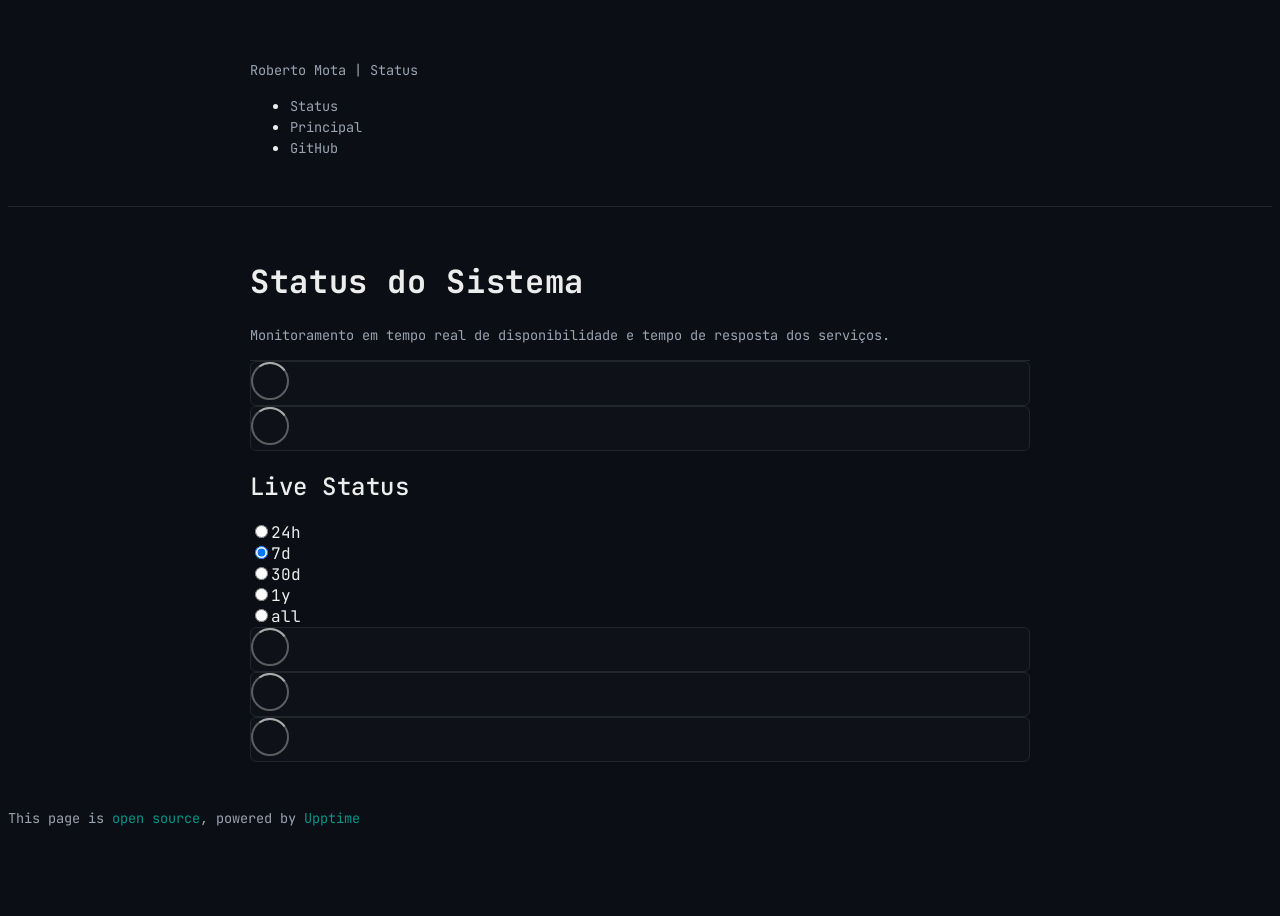
==== index.html @ b656cb0a "deploy: 1a6708877d5661dfbff4551ed761f27ef0acafd1" ====
<!DOCTYPE html> <html lang=en> <head> <meta charset=utf-8> <meta content="width=device-width,initial-scale=1" name=viewport> <meta content=#333333 name=theme-color> <base href=/ > <link href=manifest.json rel=manifest crossorigin=use-credentials> <script>__SAPPER__={baseUrl:"",preloaded:[void 0,{}]};if('serviceWorker' in navigator)navigator.serviceWorker.register('/service-worker.js');(function(){try{eval("async function x(){}");var main="/client/client.c09b0de4.js"}catch(e){main="/client/legacy/client.93281da2.js"};var s=document.createElement("script");try{new Function("if(0)import('')")();s.src=main;s.type="module";s.crossOrigin="use-credentials";}catch(e){s.src="/client/shimport@2.0.5.js";s.setAttribute("data-main",main);}document.head.appendChild(s);}());</script> <link href=client/client-31a52aa5.css rel=stylesheet><link href=client/createOctokit-a85f76c7.css rel=stylesheet><link href=client/index-b0b6455a.css rel=stylesheet> <title>Roberto Mota | Status</title><link href=assets/pfp.jpg rel=icon type=image/jpeg> <style>@font-face{font-family:'JetBrains Mono';src:url(assets/JetBrainsMono-VariableFont_wght.ttf) format('truetype-variations'),url(assets/JetBrainsMono-VariableFont_wght.ttf) format('truetype');font-weight:100 900;font-style:normal;font-display:swap}:root{--ds-teal-500:#009688;--ds-teal-subtle:rgba(0, 150, 136, 0.1);--ds-teal-border:rgba(0, 150, 136, 0.35);--bg-color:#0b0e14;--text-primary:#ededed;--text-secondary:#9aa4b2;--text-muted:#555e6d;--border-color:#21262d;--border-hover:#30363d;--font-mono:'JetBrains Mono',ui-monospace,SFMono-Regular,Menlo,Monaco,Consolas,monospace}*,::after,::before{box-sizing:border-box}body,html{background-color:var(--bg-color)!important;color:var(--text-primary)!important;font-family:var(--font-mono)!important;-webkit-font-smoothing:antialiased;-moz-osx-font-smoothing:grayscale;min-height:100vh}::selection{background-color:var(--ds-teal-500)!important;color:#fff!important}.nav-container,.navbar,header,nav{background-color:var(--bg-color)!important;border-bottom:1px solid var(--border-color)!important;font-family:var(--font-mono)!important}.nav-link,.navbar a,nav a{color:var(--text-secondary)!important;font-family:var(--font-mono)!important;font-size:.85rem!important;text-decoration:none!important;transition:color .15s ease!important}.nav-link:hover,.navbar a:hover,nav a:hover{color:var(--ds-teal-500)!important}.header-name,h1,h2,h3,h4,h5,h6{font-family:var(--font-mono)!important;color:var(--text-primary)!important;font-weight:500!important;letter-spacing:.02em!important}.lead,p{color:var(--text-secondary)!important;font-family:var(--font-mono)!important;font-size:.85rem!important;line-height:1.6!important}.container,main{max-width:820px!important;padding:2rem 1.25rem!important;margin:0 auto!important}.card,.fdb-block,.status-card,section{background:rgba(255,255,255,.012)!important;border:1px solid var(--border-color)!important;border-radius:6px!important;color:var(--text-primary)!important}table{border-collapse:collapse!important;width:100%!important;font-family:var(--font-mono)!important;font-size:.82rem!important;border:1px solid var(--border-color)!important;border-radius:6px!important;overflow:hidden!important;margin:1rem 0!important}th{background:rgba(255,255,255,.03)!important;color:var(--text-primary)!important;font-weight:600!important;border-bottom:1px solid var(--border-color)!important;border-top:none!important;border-left:none!important;border-right:none!important;padding:.75rem .95rem!important;text-align:left!important}td{border-bottom:1px solid var(--border-color)!important;border-top:none!important;border-left:none!important;border-right:none!important;padding:.75rem .95rem!important;color:var(--text-secondary)!important}tr:nth-child(even) td{background:rgba(255,255,255,.015)!important}tr:hover td{background:var(--ds-teal-subtle)!important}a{color:var(--ds-teal-500)!important;text-decoration:none!important;transition:color .15s ease!important}a:hover{color:#fff!important}.action-btn,.btn,button{display:inline-flex!important;align-items:center!important;justify-content:center!important;padding:.35rem .75rem!important;font-size:.78rem!important;font-family:var(--font-mono)!important;font-weight:500!important;color:var(--ds-teal-500)!important;background:0 0!important;border:1px solid var(--border-color)!important;border-radius:4px!important;text-decoration:none!important;cursor:pointer!important;transition:border-color .15s ease,background .15s ease,color .15s ease!important}.action-btn:hover,.btn:hover,button:hover{border-color:var(--ds-teal-500)!important;background:var(--ds-teal-subtle)!important;color:#fff!important}.badge,.tag{font-family:var(--font-mono)!important;font-size:.72rem!important;border-radius:4px!important;padding:.25rem .55rem!important;font-weight:500!important;display:inline-flex!important;align-items:center!important;gap:.35rem!important}.badge-success,.status-up,.tag.is-success,[class*=success]{background:rgba(0,150,136,.15)!important;color:#00bfa5!important;border:1px solid rgba(0,150,136,.4)!important}.badge-danger,.status-down,.tag.is-danger,[class*=danger]{background:rgba(248,81,73,.15)!important;color:#f85149!important;border:1px solid rgba(248,81,73,.4)!important}.badge-warning,.status-degraded,.tag.is-warning,[class*=warning]{background:rgba(210,153,34,.15)!important;color:#d29922!important;border:1px solid rgba(210,153,34,.4)!important}svg text{fill:var(--text-secondary)!important;font-family:var(--font-mono)!important;font-size:11px!important}svg line,svg path.domain{stroke:var(--border-color)!important}svg path.line{stroke:var(--ds-teal-500)!important}.built-with-tags{display:flex;align-items:center;justify-content:center;gap:1.25rem;margin-top:2.5rem;margin-bottom:1.5rem;width:100%}.tag-link{display:inline-block;text-decoration:none;line-height:0}.tag-badge{width:125px;height:auto;border-radius:4px;display:block}</style> <link href=https://roberto-mota20.github.io/status.rbto20.com/themes/dark.css rel=stylesheet><link href=https://roberto-mota20.github.io/status.rbto20.com/global.css rel=stylesheet><link href=https://raw.githubusercontent.com/upptime/upptime/master/assets/upptime-icon.svg rel=icon type=image/svg><link href=/logo-192.png rel=icon type=image/png> <link href=/client/client.c09b0de4.js rel=modulepreload as=script crossorigin=use-credentials><link href=/client/client-31a52aa5.css rel=preload as=style><link href=/client/index.0dac9d19.js rel=modulepreload as=script crossorigin=use-credentials><link href=/client/createOctokit.943e880f.js rel=modulepreload as=script crossorigin=use-credentials><link href=/client/inject_styles.803b7e80.js rel=modulepreload as=script crossorigin=use-credentials><link href=/client/createOctokit-a85f76c7.css rel=preload as=style><link href=/client/index-b0b6455a.css rel=preload as=style></head> <body> <div id=sapper> <nav class=svelte-a08hsz><div class="svelte-a08hsz container"><div><a href=https://roberto-mota20.github.io/status.rbto20.com class="svelte-a08hsz logo"><img alt="" class=svelte-a08hsz src=assets/pfp.jpg> <div>Roberto Mota | Status</div></a></div> <ul class=svelte-a08hsz><li><a href=/ class=svelte-a08hsz target=_self aria-current=page>Status</a> <li><a href=https://rbto20.com class=svelte-a08hsz target=_self>Principal</a> <li><a href=https://github.com/roberto-mota20 class=svelte-a08hsz target=_self>GitHub</a> </li> </ul></div> </nav> <main class=container> <header class=svelte-ngkazm><h1><strong>Status do Sistema</strong></h1> <p class="svelte-ngkazm lead">Monitoramento em tempo real de disponibilidade e tempo de resposta dos serviços.</header> <section class=svelte-8lnl4f><div class="svelte-68jxue loading"><svg class=svelte-68jxue height=38 stroke=#aaa width=38 xmlns=http://www.w3.org/2000/svg><g fill=none fill-rule=evenodd><g stroke-width=2 transform="translate(1 1)"><circle cx=18 cy=18 r=18 stroke-opacity=.5></circle><path d="M36 18c0-9.94-8.06-18-18-18"><animateTransform attributeName=transform dur=1s from="0 18 18" repeatCount=indefinite to="360 18 18" type=rotate></animateTransform></path></g></g></svg></div> </section> <section class=svelte-8lnl4f><div class="svelte-68jxue loading"><svg class=svelte-68jxue height=38 stroke=#aaa width=38 xmlns=http://www.w3.org/2000/svg><g fill=none fill-rule=evenodd><g stroke-width=2 transform="translate(1 1)"><circle cx=18 cy=18 r=18 stroke-opacity=.5></circle><path d="M36 18c0-9.94-8.06-18-18-18"><animateTransform attributeName=transform dur=1s from="0 18 18" repeatCount=indefinite to="360 18 18" type=rotate></animateTransform></path></g></g></svg></div> </section> <div class="svelte-fqsq6s f changed"><h2>Live Status</h2> <form class="svelte-fqsq6s f r"><div><input class=svelte-fqsq6s id=data_day name=d type=radio value=day><label class=svelte-fqsq6s for=data_day>24h</label></div> <div><input class=svelte-fqsq6s id=data_week name=d type=radio value=week checked><label class=svelte-fqsq6s for=data_week>7d</label></div> <div><input class=svelte-fqsq6s id=data_month name=d type=radio value=month><label class=svelte-fqsq6s for=data_month>30d</label></div> <div><input class=svelte-fqsq6s id=data_year name=d type=radio value=year><label class=svelte-fqsq6s for=data_year>1y</label></div> <div><input class=svelte-fqsq6s id=data_all name=d type=radio value=all><label class=svelte-fqsq6s for=data_all>all</label></div></form></div> <section class="svelte-fqsq6s live-status"><div class="svelte-68jxue loading"><svg class=svelte-68jxue height=38 stroke=#aaa width=38 xmlns=http://www.w3.org/2000/svg><g fill=none fill-rule=evenodd><g stroke-width=2 transform="translate(1 1)"><circle cx=18 cy=18 r=18 stroke-opacity=.5></circle><path d="M36 18c0-9.94-8.06-18-18-18"><animateTransform attributeName=transform dur=1s from="0 18 18" repeatCount=indefinite to="360 18 18" type=rotate></animateTransform></path></g></g></svg></div> </section> <section><div class="svelte-68jxue loading"><svg class=svelte-68jxue height=38 stroke=#aaa width=38 xmlns=http://www.w3.org/2000/svg><g fill=none fill-rule=evenodd><g stroke-width=2 transform="translate(1 1)"><circle cx=18 cy=18 r=18 stroke-opacity=.5></circle><path d="M36 18c0-9.94-8.06-18-18-18"><animateTransform attributeName=transform dur=1s from="0 18 18" repeatCount=indefinite to="360 18 18" type=rotate></animateTransform></path></g></g></svg></div> </section> <section><div class="svelte-68jxue loading"><svg class=svelte-68jxue height=38 stroke=#aaa width=38 xmlns=http://www.w3.org/2000/svg><g fill=none fill-rule=evenodd><g stroke-width=2 transform="translate(1 1)"><circle cx=18 cy=18 r=18 stroke-opacity=.5></circle><path d="M36 18c0-9.94-8.06-18-18-18"><animateTransform attributeName=transform dur=1s from="0 18 18" repeatCount=indefinite to="360 18 18" type=rotate></animateTransform></path></g></g></svg></div></section></main> <footer class=svelte-jbr799><p>This page is <a href=https://github.com/roberto-mota20/status.rbto20.com>open source</a>, powered by <a href=https://upptime.js.org>Upptime</a></p> </footer></div> <script> try {
        if (typeof window !== "undefined" && window.navigator && navigator.serviceWorker) {
          navigator.serviceWorker.getRegistrations().then(function (registrations) {
            for (let registration of registrations) {
              registration.unregister();
            }
          });
        }
        if (typeof window !== "undefined" && "caches" in window) {
          caches.keys().then(function (keyList) {
            return Promise.all(
              keyList.map(function (key) {
                return caches.delete(key);
              })
            );
          });
        }
      } catch (error) {} </script>
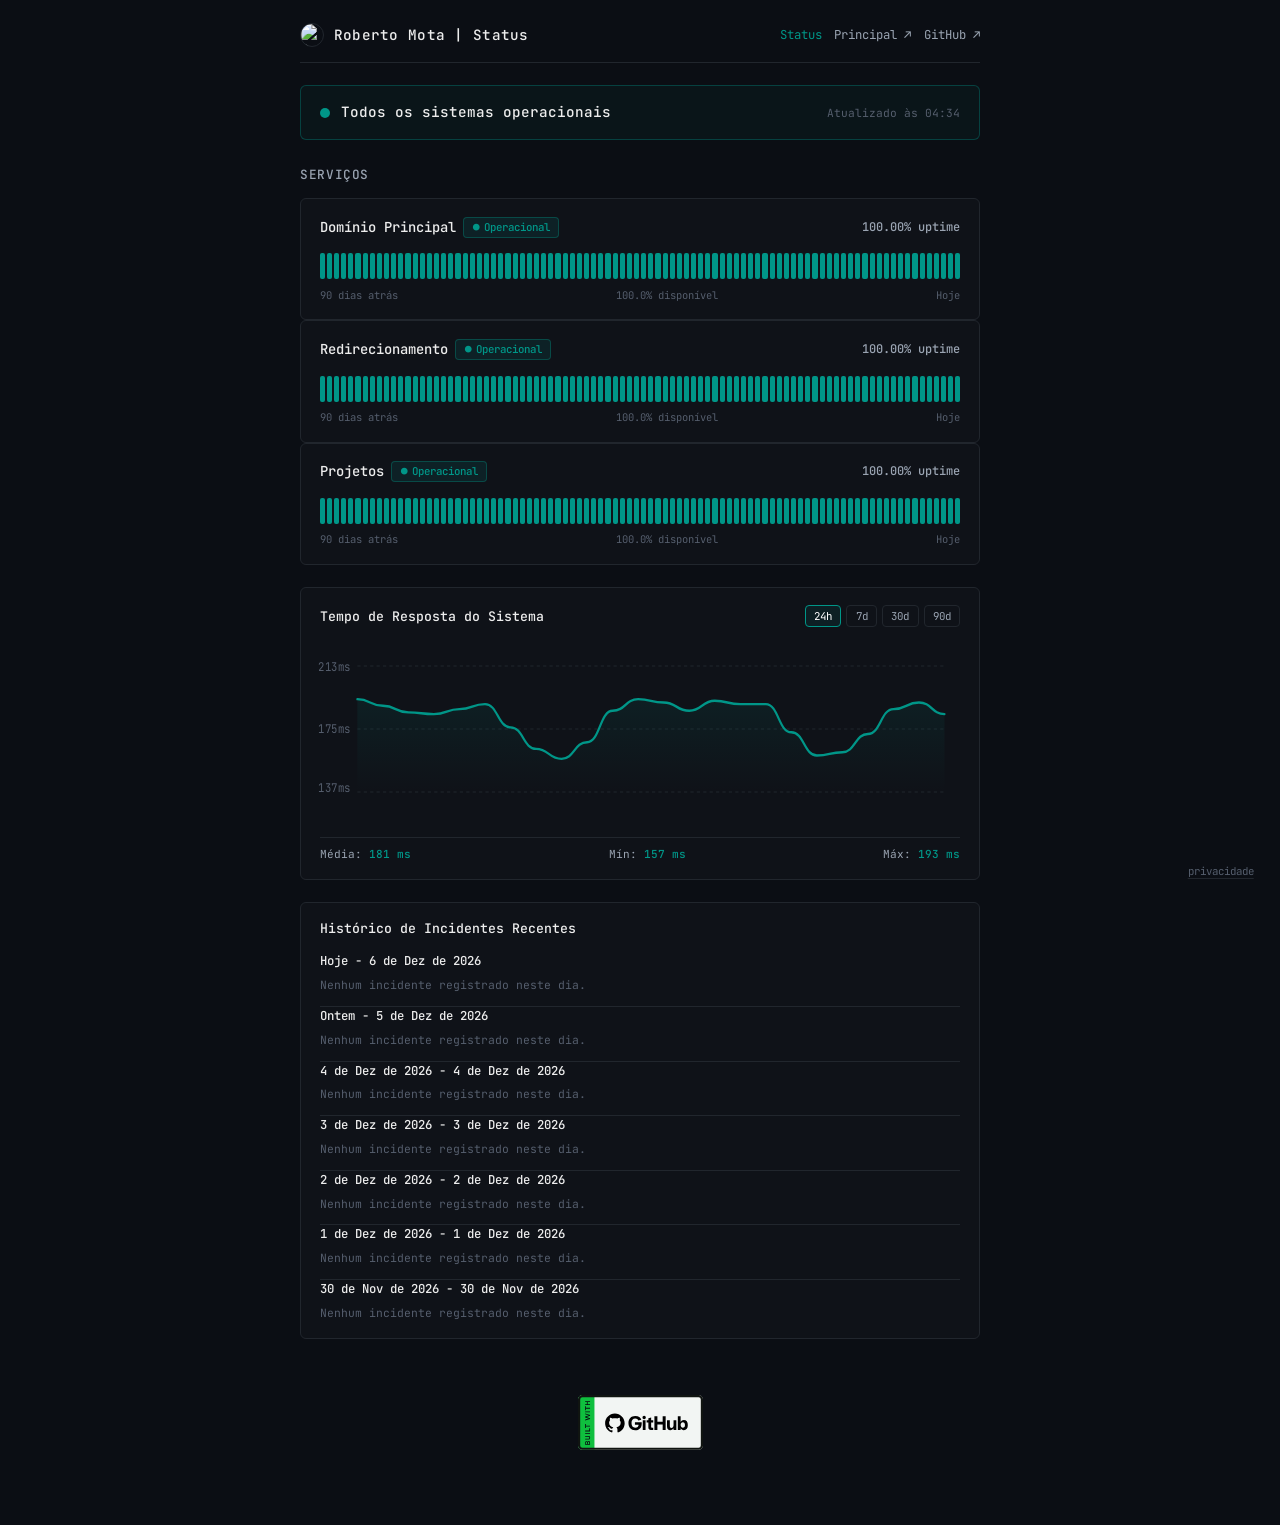
==== commit 61755729: "feat: revamp frontend with githubstatus design, 90-day bars, privacy compliance, and 404 redirection" ====
--- a/index.html
+++ b/index.html
@@ -1,18 +1,112 @@
-<!DOCTYPE html> <html lang=en> <head> <meta charset=utf-8> <meta content="width=device-width,initial-scale=1" name=viewport> <meta content=#333333 name=theme-color> <base href=/ > <link href=manifest.json rel=manifest crossorigin=use-credentials> <script>__SAPPER__={baseUrl:"",preloaded:[void 0,{}]};if('serviceWorker' in navigator)navigator.serviceWorker.register('/service-worker.js');(function(){try{eval("async function x(){}");var main="/client/client.c09b0de4.js"}catch(e){main="/client/legacy/client.93281da2.js"};var s=document.createElement("script");try{new Function("if(0)import('')")();s.src=main;s.type="module";s.crossOrigin="use-credentials";}catch(e){s.src="/client/shimport@2.0.5.js";s.setAttribute("data-main",main);}document.head.appendChild(s);}());</script> <link href=client/client-31a52aa5.css rel=stylesheet><link href=client/createOctokit-a85f76c7.css rel=stylesheet><link href=client/index-b0b6455a.css rel=stylesheet> <title>Roberto Mota | Status</title><link href=assets/pfp.jpg rel=icon type=image/jpeg> <style>@font-face{font-family:'JetBrains Mono';src:url(assets/JetBrainsMono-VariableFont_wght.ttf) format('truetype-variations'),url(assets/JetBrainsMono-VariableFont_wght.ttf) format('truetype');font-weight:100 900;font-style:normal;font-display:swap}:root{--ds-teal-500:#009688;--ds-teal-subtle:rgba(0, 150, 136, 0.1);--ds-teal-border:rgba(0, 150, 136, 0.35);--bg-color:#0b0e14;--text-primary:#ededed;--text-secondary:#9aa4b2;--text-muted:#555e6d;--border-color:#21262d;--border-hover:#30363d;--font-mono:'JetBrains Mono',ui-monospace,SFMono-Regular,Menlo,Monaco,Consolas,monospace}*,::after,::before{box-sizing:border-box}body,html{background-color:var(--bg-color)!important;color:var(--text-primary)!important;font-family:var(--font-mono)!important;-webkit-font-smoothing:antialiased;-moz-osx-font-smoothing:grayscale;min-height:100vh}::selection{background-color:var(--ds-teal-500)!important;color:#fff!important}.nav-container,.navbar,header,nav{background-color:var(--bg-color)!important;border-bottom:1px solid var(--border-color)!important;font-family:var(--font-mono)!important}.nav-link,.navbar a,nav a{color:var(--text-secondary)!important;font-family:var(--font-mono)!important;font-size:.85rem!important;text-decoration:none!important;transition:color .15s ease!important}.nav-link:hover,.navbar a:hover,nav a:hover{color:var(--ds-teal-500)!important}.header-name,h1,h2,h3,h4,h5,h6{font-family:var(--font-mono)!important;color:var(--text-primary)!important;font-weight:500!important;letter-spacing:.02em!important}.lead,p{color:var(--text-secondary)!important;font-family:var(--font-mono)!important;font-size:.85rem!important;line-height:1.6!important}.container,main{max-width:820px!important;padding:2rem 1.25rem!important;margin:0 auto!important}.card,.fdb-block,.status-card,section{background:rgba(255,255,255,.012)!important;border:1px solid var(--border-color)!important;border-radius:6px!important;color:var(--text-primary)!important}table{border-collapse:collapse!important;width:100%!important;font-family:var(--font-mono)!important;font-size:.82rem!important;border:1px solid var(--border-color)!important;border-radius:6px!important;overflow:hidden!important;margin:1rem 0!important}th{background:rgba(255,255,255,.03)!important;color:var(--text-primary)!important;font-weight:600!important;border-bottom:1px solid var(--border-color)!important;border-top:none!important;border-left:none!important;border-right:none!important;padding:.75rem .95rem!important;text-align:left!important}td{border-bottom:1px solid var(--border-color)!important;border-top:none!important;border-left:none!important;border-right:none!important;padding:.75rem .95rem!important;color:var(--text-secondary)!important}tr:nth-child(even) td{background:rgba(255,255,255,.015)!important}tr:hover td{background:var(--ds-teal-subtle)!important}a{color:var(--ds-teal-500)!important;text-decoration:none!important;transition:color .15s ease!important}a:hover{color:#fff!important}.action-btn,.btn,button{display:inline-flex!important;align-items:center!important;justify-content:center!important;padding:.35rem .75rem!important;font-size:.78rem!important;font-family:var(--font-mono)!important;font-weight:500!important;color:var(--ds-teal-500)!important;background:0 0!important;border:1px solid var(--border-color)!important;border-radius:4px!important;text-decoration:none!important;cursor:pointer!important;transition:border-color .15s ease,background .15s ease,color .15s ease!important}.action-btn:hover,.btn:hover,button:hover{border-color:var(--ds-teal-500)!important;background:var(--ds-teal-subtle)!important;color:#fff!important}.badge,.tag{font-family:var(--font-mono)!important;font-size:.72rem!important;border-radius:4px!important;padding:.25rem .55rem!important;font-weight:500!important;display:inline-flex!important;align-items:center!important;gap:.35rem!important}.badge-success,.status-up,.tag.is-success,[class*=success]{background:rgba(0,150,136,.15)!important;color:#00bfa5!important;border:1px solid rgba(0,150,136,.4)!important}.badge-danger,.status-down,.tag.is-danger,[class*=danger]{background:rgba(248,81,73,.15)!important;color:#f85149!important;border:1px solid rgba(248,81,73,.4)!important}.badge-warning,.status-degraded,.tag.is-warning,[class*=warning]{background:rgba(210,153,34,.15)!important;color:#d29922!important;border:1px solid rgba(210,153,34,.4)!important}svg text{fill:var(--text-secondary)!important;font-family:var(--font-mono)!important;font-size:11px!important}svg line,svg path.domain{stroke:var(--border-color)!important}svg path.line{stroke:var(--ds-teal-500)!important}.built-with-tags{display:flex;align-items:center;justify-content:center;gap:1.25rem;margin-top:2.5rem;margin-bottom:1.5rem;width:100%}.tag-link{display:inline-block;text-decoration:none;line-height:0}.tag-badge{width:125px;height:auto;border-radius:4px;display:block}</style> <link href=https://roberto-mota20.github.io/status.rbto20.com/themes/dark.css rel=stylesheet><link href=https://roberto-mota20.github.io/status.rbto20.com/global.css rel=stylesheet><link href=https://raw.githubusercontent.com/upptime/upptime/master/assets/upptime-icon.svg rel=icon type=image/svg><link href=/logo-192.png rel=icon type=image/png> <link href=/client/client.c09b0de4.js rel=modulepreload as=script crossorigin=use-credentials><link href=/client/client-31a52aa5.css rel=preload as=style><link href=/client/index.0dac9d19.js rel=modulepreload as=script crossorigin=use-credentials><link href=/client/createOctokit.943e880f.js rel=modulepreload as=script crossorigin=use-credentials><link href=/client/inject_styles.803b7e80.js rel=modulepreload as=script crossorigin=use-credentials><link href=/client/createOctokit-a85f76c7.css rel=preload as=style><link href=/client/index-b0b6455a.css rel=preload as=style></head> <body> <div id=sapper> <nav class=svelte-a08hsz><div class="svelte-a08hsz container"><div><a href=https://roberto-mota20.github.io/status.rbto20.com class="svelte-a08hsz logo"><img alt="" class=svelte-a08hsz src=assets/pfp.jpg> <div>Roberto Mota | Status</div></a></div> <ul class=svelte-a08hsz><li><a href=/ class=svelte-a08hsz target=_self aria-current=page>Status</a> <li><a href=https://rbto20.com class=svelte-a08hsz target=_self>Principal</a> <li><a href=https://github.com/roberto-mota20 class=svelte-a08hsz target=_self>GitHub</a> </li> </ul></div> </nav> <main class=container> <header class=svelte-ngkazm><h1><strong>Status do Sistema</strong></h1> <p class="svelte-ngkazm lead">Monitoramento em tempo real de disponibilidade e tempo de resposta dos serviços.</header> <section class=svelte-8lnl4f><div class="svelte-68jxue loading"><svg class=svelte-68jxue height=38 stroke=#aaa width=38 xmlns=http://www.w3.org/2000/svg><g fill=none fill-rule=evenodd><g stroke-width=2 transform="translate(1 1)"><circle cx=18 cy=18 r=18 stroke-opacity=.5></circle><path d="M36 18c0-9.94-8.06-18-18-18"><animateTransform attributeName=transform dur=1s from="0 18 18" repeatCount=indefinite to="360 18 18" type=rotate></animateTransform></path></g></g></svg></div> </section> <section class=svelte-8lnl4f><div class="svelte-68jxue loading"><svg class=svelte-68jxue height=38 stroke=#aaa width=38 xmlns=http://www.w3.org/2000/svg><g fill=none fill-rule=evenodd><g stroke-width=2 transform="translate(1 1)"><circle cx=18 cy=18 r=18 stroke-opacity=.5></circle><path d="M36 18c0-9.94-8.06-18-18-18"><animateTransform attributeName=transform dur=1s from="0 18 18" repeatCount=indefinite to="360 18 18" type=rotate></animateTransform></path></g></g></svg></div> </section> <div class="svelte-fqsq6s f changed"><h2>Live Status</h2> <form class="svelte-fqsq6s f r"><div><input class=svelte-fqsq6s id=data_day name=d type=radio value=day><label class=svelte-fqsq6s for=data_day>24h</label></div> <div><input class=svelte-fqsq6s id=data_week name=d type=radio value=week checked><label class=svelte-fqsq6s for=data_week>7d</label></div> <div><input class=svelte-fqsq6s id=data_month name=d type=radio value=month><label class=svelte-fqsq6s for=data_month>30d</label></div> <div><input class=svelte-fqsq6s id=data_year name=d type=radio value=year><label class=svelte-fqsq6s for=data_year>1y</label></div> <div><input class=svelte-fqsq6s id=data_all name=d type=radio value=all><label class=svelte-fqsq6s for=data_all>all</label></div></form></div> <section class="svelte-fqsq6s live-status"><div class="svelte-68jxue loading"><svg class=svelte-68jxue height=38 stroke=#aaa width=38 xmlns=http://www.w3.org/2000/svg><g fill=none fill-rule=evenodd><g stroke-width=2 transform="translate(1 1)"><circle cx=18 cy=18 r=18 stroke-opacity=.5></circle><path d="M36 18c0-9.94-8.06-18-18-18"><animateTransform attributeName=transform dur=1s from="0 18 18" repeatCount=indefinite to="360 18 18" type=rotate></animateTransform></path></g></g></svg></div> </section> <section><div class="svelte-68jxue loading"><svg class=svelte-68jxue height=38 stroke=#aaa width=38 xmlns=http://www.w3.org/2000/svg><g fill=none fill-rule=evenodd><g stroke-width=2 transform="translate(1 1)"><circle cx=18 cy=18 r=18 stroke-opacity=.5></circle><path d="M36 18c0-9.94-8.06-18-18-18"><animateTransform attributeName=transform dur=1s from="0 18 18" repeatCount=indefinite to="360 18 18" type=rotate></animateTransform></path></g></g></svg></div> </section> <section><div class="svelte-68jxue loading"><svg class=svelte-68jxue height=38 stroke=#aaa width=38 xmlns=http://www.w3.org/2000/svg><g fill=none fill-rule=evenodd><g stroke-width=2 transform="translate(1 1)"><circle cx=18 cy=18 r=18 stroke-opacity=.5></circle><path d="M36 18c0-9.94-8.06-18-18-18"><animateTransform attributeName=transform dur=1s from="0 18 18" repeatCount=indefinite to="360 18 18" type=rotate></animateTransform></path></g></g></svg></div></section></main> <footer class=svelte-jbr799><p>This page is <a href=https://github.com/roberto-mota20/status.rbto20.com>open source</a>, powered by <a href=https://upptime.js.org>Upptime</a></p> </footer></div> <script> try {
-        if (typeof window !== "undefined" && window.navigator && navigator.serviceWorker) {
-          navigator.serviceWorker.getRegistrations().then(function (registrations) {
-            for (let registration of registrations) {
-              registration.unregister();
-            }
-          });
-        }
-        if (typeof window !== "undefined" && "caches" in window) {
-          caches.keys().then(function (keyList) {
-            return Promise.all(
-              keyList.map(function (key) {
-                return caches.delete(key);
-              })
-            );
-          });
-        }
-      } catch (error) {} </script> +<!DOCTYPE html>
+<html lang="pt-BR">
+
+<head>
+  <meta charset="UTF-8" />
+  <meta name="viewport" content="width=device-width, initial-scale=1.0, viewport-fit=cover" />
+  <meta name="robots" content="noindex, nofollow" />
+
+  <title>Roberto Mota | Status</title>
+
+  <!-- Favicon -->
+  <link rel="icon" type="image/jpeg" href="assets/pfp.jpg" />
+
+  <!-- Stylesheet -->
+  <link rel="stylesheet" href="style.css?v=2.0.0" />
+</head>
+
+<body>
+  <div class="site-wrapper status-wrapper">
+    <main class="status-frame" role="main">
+
+      <!-- Navigation Bar -->
+      <nav class="top-nav" aria-label="Navegação Principal">
+        <a href="/" class="nav-brand">
+          <img src="assets/pfp.jpg" alt="Roberto Mota" class="nav-brand-pfp" />
+          <span>Roberto Mota | Status</span>
+        </a>
+        <div class="nav-links">
+          <a href="/" class="nav-item active">Status</a>
+          <a href="https://rbto20.com" target="_blank" rel="noopener noreferrer" class="nav-item">Principal ↗</a>
+          <a href="https://github.com/roberto-mota20" target="_blank" rel="noopener noreferrer" class="nav-item">GitHub ↗</a>
+        </div>
+      </nav>
+
+      <!-- Global Status Banner -->
+      <section class="status-hero" id="global-status-hero" aria-label="Status Geral">
+        <div class="status-hero-left">
+          <span class="status-pulse-dot" aria-hidden="true"></span>
+          <span class="status-hero-text">Todos os sistemas operacionais</span>
+        </div>
+        <span class="status-hero-time" id="last-updated-text">Atualizado há poucos segundos</span>
+      </section>
+
+      <!-- Services List (GitHub Status Style with 90-Day Timeline Bars) -->
+      <section class="services-section" aria-label="Serviços Monitorados">
+        <div class="section-header">
+          <h2 class="section-title">Serviços</h2>
+        </div>
+        <div id="services-list">
+          <!-- Rendered dynamically by app.js -->
+        </div>
+      </section>
+
+      <!-- Latency & Response Time Graph -->
+      <section class="metrics-card" aria-label="Métricas de Tempo de Resposta">
+        <div class="metrics-header">
+          <h2 class="metrics-title">Tempo de Resposta do Sistema</h2>
+          <div class="latency-tabs" role="tablist">
+            <button class="latency-tab active" data-period="24h" role="tab" aria-selected="true">24h</button>
+            <button class="latency-tab" data-period="7d" role="tab" aria-selected="false">7d</button>
+            <button class="latency-tab" data-period="30d" role="tab" aria-selected="false">30d</button>
+            <button class="latency-tab" data-period="90d" role="tab" aria-selected="false">90d</button>
+          </div>
+        </div>
+
+        <div class="chart-container">
+          <svg class="chart-svg" id="latency-chart-svg" viewBox="0 0 600 150" preserveAspectRatio="none">
+            <!-- Dynamic SVG path rendered by app.js -->
+          </svg>
+        </div>
+
+        <div class="chart-summary-bar">
+          <span>Média: <strong class="chart-stat-value" id="avg-latency-val">-- ms</strong></span>
+          <span>Mín: <strong class="chart-stat-value" id="min-latency-val">-- ms</strong></span>
+          <span>Máx: <strong class="chart-stat-value" id="max-latency-val">-- ms</strong></span>
+        </div>
+      </section>
+
+      <!-- Incident History Section -->
+      <section class="incidents-card" aria-label="Histórico de Incidentes">
+        <h2 class="metrics-title">Histórico de Incidentes Recentes</h2>
+        <div id="incidents-list">
+          <!-- Rendered dynamically by app.js -->
+        </div>
+      </section>
+
+      <!-- Built with Tag -->
+      <footer class="built-with-tags">
+        <a href="https://github.com/roberto-mota20" target="_blank" rel="noopener noreferrer" class="tag-link" aria-label="Built with GitHub">
+          <img src="assets/tags/github.svg" alt="GitHub" class="tag-badge" />
+        </a>
+      </footer>
+
+    </main>
+
+    <!-- Corner Privacy Link -->
+    <div class="corner-privacy">
+      <a href="privacidade.html" class="privacy-link" id="link-privacy">
+        privacidade
+      </a>
+    </div>
+
+  </div>
+
+  <!-- Interactive Tooltip -->
+  <div class="custom-tooltip" id="app-tooltip" role="tooltip"></div>
+
+  <!-- Application Script -->
+  <script src="app.js?v=2.0.0"></script>
+</body>
+
+</html>
--- a/style.css
+++ b/style.css
@@ -0,0 +1,761 @@
+/* ==========================================================================
+   LOCAL FONT DEFINITION (JetBrains Mono from assets)
+   ========================================================================== */
+@font-face {
+  font-family: 'JetBrains Mono';
+  src: url('assets/JetBrainsMono-VariableFont_wght.ttf') format('truetype-variations'),
+       url('assets/JetBrainsMono-VariableFont_wght.ttf') format('truetype');
+  font-weight: 100 900;
+  font-style: normal;
+  font-display: swap;
+}
+
+/* ==========================================================================
+   DESIGN TOKENS & SYSTEM VARIABLES
+   ========================================================================== */
+:root {
+  /* Subtle Teal Accent */
+  --ds-teal-500: #009688;
+  --ds-teal-400: #26a69a;
+  --ds-teal-subtle: rgba(0, 150, 136, 0.1);
+  --ds-teal-border: rgba(0, 150, 136, 0.35);
+
+  /* Status Colors */
+  --status-up: #009688;
+  --status-up-subtle: rgba(0, 150, 136, 0.12);
+  --status-up-border: rgba(0, 150, 136, 0.35);
+  
+  --status-degraded: #d29922;
+  --status-degraded-subtle: rgba(210, 153, 34, 0.12);
+  --status-degraded-border: rgba(210, 153, 34, 0.35);
+
+  --status-down: #f85149;
+  --status-down-subtle: rgba(248, 81, 73, 0.12);
+  --status-down-border: rgba(248, 81, 73, 0.35);
+
+  /* Clean Dark Theme Palette */
+  --bg-color: #0b0e14;
+  --card-bg: rgba(255, 255, 255, 0.015);
+  --card-bg-hover: rgba(255, 255, 255, 0.03);
+  --text-primary: #ededed;
+  --text-secondary: #9aa4b2;
+  --text-muted: #555e6d;
+  --border-color: #21262d;
+  --border-hover: #30363d;
+
+  /* Typography */
+  --font-mono: 'JetBrains Mono', ui-monospace, SFMono-Regular, Menlo, Monaco, Consolas, monospace;
+}
+
+/* ==========================================================================
+   RESET & BASE STYLES
+   ========================================================================== */
+*, *::before, *::after {
+  box-sizing: border-box;
+  margin: 0;
+  padding: 0;
+}
+
+html {
+  font-size: 15px;
+  background-color: var(--bg-color);
+  color: var(--text-primary);
+  font-family: var(--font-mono);
+  -webkit-font-smoothing: antialiased;
+  -moz-osx-font-smoothing: grayscale;
+  overflow-x: hidden;
+}
+
+body {
+  min-height: 100vh;
+  min-height: 100dvh;
+  display: flex;
+  flex-direction: column;
+  background-color: var(--bg-color);
+  overflow-x: hidden;
+}
+
+::selection {
+  background-color: var(--ds-teal-500);
+  color: #ffffff;
+}
+
+/* ==========================================================================
+   LAYOUT STRUCTURE (Centered & Responsive)
+   ========================================================================== */
+.site-wrapper {
+  flex: 1;
+  display: flex;
+  flex-direction: column;
+  align-items: center;
+  justify-content: flex-start;
+  padding: 2rem clamp(1rem, 4vw, 2.5rem);
+  width: 100%;
+  min-height: 100vh;
+  min-height: 100dvh;
+  box-sizing: border-box;
+  position: relative;
+}
+
+.site-wrapper.status-wrapper {
+  padding-top: 1.5rem;
+  padding-bottom: 5rem;
+}
+
+.status-frame {
+  display: flex;
+  flex-direction: column;
+  gap: 1.5rem;
+  max-width: 680px;
+  width: 100%;
+  margin: 0 auto;
+}
+
+/* Subpages (Privacy, 404, etc.) */
+.site-wrapper.privacy-wrapper,
+.site-wrapper.subpage-wrapper,
+.site-wrapper:has(.privacy-page-frame),
+.site-wrapper:has(.subpage-frame) {
+  justify-content: center;
+  padding: 3rem clamp(1.25rem, 5vw, 2.5rem);
+}
+
+.privacy-page-frame,
+.subpage-frame {
+  max-width: 480px;
+  gap: 1.5rem;
+  width: 100%;
+}
+
+/* ==========================================================================
+   NAVIGATION BAR
+   ========================================================================== */
+.top-nav {
+  display: flex;
+  align-items: center;
+  justify-content: space-between;
+  width: 100%;
+  padding-bottom: 1rem;
+  border-bottom: 1px solid var(--border-color);
+  gap: 1rem;
+}
+
+.nav-brand {
+  display: flex;
+  align-items: center;
+  gap: 0.65rem;
+  text-decoration: none;
+  color: var(--text-primary);
+  font-size: 0.95rem;
+  font-weight: 500;
+  letter-spacing: 0.02em;
+}
+
+.nav-brand-pfp {
+  width: 24px;
+  height: 24px;
+  border-radius: 50%;
+  border: 1px solid var(--border-color);
+  object-fit: cover;
+}
+
+.nav-links {
+  display: flex;
+  align-items: center;
+  gap: 0.85rem;
+}
+
+.nav-item {
+  color: var(--text-secondary);
+  font-size: 0.82rem;
+  text-decoration: none;
+  font-weight: 400;
+  transition: color 0.15s ease;
+}
+
+.nav-item:hover,
+.nav-item.active {
+  color: var(--ds-teal-500);
+}
+
+/* ==========================================================================
+   GLOBAL STATUS HERO BANNER
+   ========================================================================== */
+.status-hero {
+  display: flex;
+  align-items: center;
+  justify-content: space-between;
+  padding: 1.15rem 1.25rem;
+  background: rgba(0, 150, 136, 0.05);
+  border: 1px solid var(--ds-teal-border);
+  border-radius: 6px;
+  gap: 1rem;
+  transition: border-color 0.2s ease, background 0.2s ease;
+}
+
+.status-hero.is-degraded {
+  background: var(--status-degraded-subtle);
+  border-color: var(--status-degraded-border);
+}
+
+.status-hero.is-down {
+  background: var(--status-down-subtle);
+  border-color: var(--status-down-border);
+}
+
+.status-hero-left {
+  display: flex;
+  align-items: center;
+  gap: 0.75rem;
+}
+
+.status-pulse-dot {
+  width: 10px;
+  height: 10px;
+  background-color: var(--ds-teal-500);
+  border-radius: 50%;
+  box-shadow: 0 0 0 0 rgba(0, 150, 136, 0.6);
+  animation: pulse-glow 2s infinite cubic-bezier(0.4, 0, 0.6, 1);
+  flex-shrink: 0;
+}
+
+@keyframes pulse-glow {
+  0% {
+    box-shadow: 0 0 0 0 rgba(0, 150, 136, 0.7);
+  }
+  70% {
+    box-shadow: 0 0 0 8px rgba(0, 150, 136, 0);
+  }
+  100% {
+    box-shadow: 0 0 0 0 rgba(0, 150, 136, 0);
+  }
+}
+
+.status-hero-text {
+  font-size: 0.95rem;
+  font-weight: 500;
+  color: var(--text-primary);
+  line-height: 1.3;
+}
+
+.status-hero-time {
+  font-size: 0.75rem;
+  color: var(--text-muted);
+  white-space: nowrap;
+}
+
+/* ==========================================================================
+   SERVICES & 90-DAY UPTIME BARS (GitHub Status Style)
+   ========================================================================== */
+.services-section {
+  display: flex;
+  flex-direction: column;
+  gap: 1rem;
+  width: 100%;
+}
+
+.section-header {
+  display: flex;
+  align-items: center;
+  justify-content: space-between;
+  margin-top: 0.25rem;
+}
+
+.section-title {
+  font-size: 0.85rem;
+  font-weight: 500;
+  color: var(--text-secondary);
+  text-transform: uppercase;
+  letter-spacing: 0.05em;
+}
+
+.service-card {
+  background: var(--card-bg);
+  border: 1px solid var(--border-color);
+  border-radius: 6px;
+  padding: 1.15rem 1.25rem;
+  display: flex;
+  flex-direction: column;
+  gap: 0.9rem;
+  transition: border-color 0.15s ease, background 0.15s ease;
+}
+
+.service-card:hover {
+  border-color: var(--border-hover);
+  background: var(--card-bg-hover);
+}
+
+.service-header {
+  display: flex;
+  align-items: center;
+  justify-content: space-between;
+  gap: 0.75rem;
+}
+
+.service-title-group {
+  display: flex;
+  align-items: center;
+  gap: 0.5rem;
+}
+
+.service-name {
+  font-size: 0.92rem;
+  font-weight: 500;
+  color: var(--text-primary);
+}
+
+.status-pill {
+  display: inline-flex;
+  align-items: center;
+  gap: 0.35rem;
+  font-size: 0.72rem;
+  font-weight: 500;
+  padding: 0.18rem 0.55rem;
+  border-radius: 4px;
+}
+
+.status-pill.is-operational {
+  background: var(--status-up-subtle);
+  color: var(--ds-teal-500);
+  border: 1px solid var(--status-up-border);
+}
+
+.status-pill.is-degraded {
+  background: var(--status-degraded-subtle);
+  color: var(--status-degraded);
+  border: 1px solid var(--status-degraded-border);
+}
+
+.status-pill.is-down {
+  background: var(--status-down-subtle);
+  color: var(--status-down);
+  border: 1px solid var(--status-down-border);
+}
+
+.service-meta-right {
+  display: flex;
+  align-items: center;
+  gap: 0.75rem;
+}
+
+.service-uptime-pct {
+  font-size: 0.8rem;
+  color: var(--text-secondary);
+  font-weight: 500;
+}
+
+/* 90-Day Uptime Bars Container */
+.uptime-timeline {
+  display: flex;
+  flex-direction: column;
+  gap: 0.45rem;
+  width: 100%;
+}
+
+.uptime-bars {
+  display: flex;
+  align-items: center;
+  gap: 2px;
+  width: 100%;
+  height: 30px;
+  padding: 2px 0;
+}
+
+.uptime-bar {
+  flex: 1;
+  min-width: 2px;
+  height: 100%;
+  border-radius: 2px;
+  background-color: var(--ds-teal-500);
+  transition: opacity 0.15s ease, transform 0.15s ease;
+  cursor: pointer;
+  position: relative;
+}
+
+.uptime-bar:hover {
+  opacity: 0.85;
+  transform: scaleY(1.1);
+}
+
+.uptime-bar.is-operational {
+  background-color: var(--ds-teal-500);
+}
+
+.uptime-bar.is-degraded {
+  background-color: var(--status-degraded);
+}
+
+.uptime-bar.is-down {
+  background-color: var(--status-down);
+}
+
+.uptime-bar.is-empty {
+  background-color: var(--border-color);
+  cursor: default;
+}
+
+/* Timeline Legend */
+.uptime-legend {
+  display: flex;
+  align-items: center;
+  justify-content: space-between;
+  font-size: 0.7rem;
+  color: var(--text-muted);
+}
+
+/* ==========================================================================
+   RESPONSE TIME & METRICS GRAPH (GitHub Status Style)
+   ========================================================================== */
+.metrics-card {
+  background: var(--card-bg);
+  border: 1px solid var(--border-color);
+  border-radius: 6px;
+  padding: 1.15rem 1.25rem;
+  display: flex;
+  flex-direction: column;
+  gap: 1rem;
+}
+
+.metrics-header {
+  display: flex;
+  align-items: center;
+  justify-content: space-between;
+  flex-wrap: wrap;
+  gap: 0.75rem;
+}
+
+.metrics-title {
+  font-size: 0.88rem;
+  font-weight: 500;
+  color: var(--text-primary);
+}
+
+.latency-tabs {
+  display: flex;
+  align-items: center;
+  gap: 0.35rem;
+}
+
+.latency-tab {
+  background: transparent;
+  border: 1px solid var(--border-color);
+  border-radius: 4px;
+  padding: 0.2rem 0.55rem;
+  font-family: var(--font-mono);
+  font-size: 0.72rem;
+  color: var(--text-secondary);
+  cursor: pointer;
+  transition: border-color 0.15s ease, color 0.15s ease, background 0.15s ease;
+}
+
+.latency-tab:hover {
+  border-color: var(--ds-teal-500);
+  color: var(--ds-teal-500);
+}
+
+.latency-tab.active {
+  border-color: var(--ds-teal-500);
+  background: var(--ds-teal-subtle);
+  color: #ffffff;
+}
+
+.chart-container {
+  width: 100%;
+  height: 180px;
+  position: relative;
+  display: flex;
+  flex-direction: column;
+  justify-content: flex-end;
+}
+
+.chart-svg {
+  width: 100%;
+  height: 100%;
+  overflow: visible;
+}
+
+.chart-grid-line {
+  stroke: var(--border-color);
+  stroke-dasharray: 3 3;
+  stroke-width: 1;
+}
+
+.chart-axis-text {
+  fill: var(--text-muted);
+  font-family: var(--font-mono);
+  font-size: 10px;
+}
+
+.chart-line {
+  fill: none;
+  stroke: var(--ds-teal-500);
+  stroke-width: 2;
+  stroke-linecap: round;
+  stroke-linejoin: round;
+}
+
+.chart-area {
+  fill: url(#tealGradient);
+  opacity: 0.25;
+}
+
+.chart-summary-bar {
+  display: flex;
+  align-items: center;
+  justify-content: space-between;
+  padding-top: 0.6rem;
+  border-top: 1px solid var(--border-color);
+  font-size: 0.74rem;
+  color: var(--text-secondary);
+}
+
+.chart-stat-value {
+  color: var(--ds-teal-500);
+  font-weight: 500;
+}
+
+/* ==========================================================================
+   INCIDENT HISTORY SECTION
+   ========================================================================== */
+.incidents-card {
+  background: var(--card-bg);
+  border: 1px solid var(--border-color);
+  border-radius: 6px;
+  padding: 1.15rem 1.25rem;
+  display: flex;
+  flex-direction: column;
+  gap: 1rem;
+}
+
+.incident-day {
+  display: flex;
+  flex-direction: column;
+  gap: 0.45rem;
+  padding-bottom: 0.85rem;
+  border-bottom: 1px solid var(--border-color);
+}
+
+.incident-day:last-child {
+  border-bottom: none;
+  padding-bottom: 0;
+}
+
+.incident-date {
+  font-size: 0.82rem;
+  font-weight: 500;
+  color: var(--text-primary);
+}
+
+.incident-empty {
+  font-size: 0.76rem;
+  color: var(--text-muted);
+  line-height: 1.5;
+}
+
+/* ==========================================================================
+   TOOLTIPS
+   ========================================================================== */
+.custom-tooltip {
+  position: absolute;
+  background: #141922;
+  border: 1px solid var(--border-hover);
+  border-radius: 4px;
+  padding: 0.45rem 0.65rem;
+  font-size: 0.72rem;
+  color: var(--text-primary);
+  pointer-events: none;
+  z-index: 200;
+  white-space: nowrap;
+  box-shadow: 0 4px 12px rgba(0, 0, 0, 0.4);
+  transform: translate(-50%, -100%);
+  margin-top: -8px;
+  opacity: 0;
+  transition: opacity 0.15s ease, transform 0.15s ease;
+}
+
+.custom-tooltip.visible {
+  opacity: 1;
+}
+
+/* ==========================================================================
+   PRIVACY PAGE & SUBPAGES
+   ========================================================================== */
+.privacy-header {
+  display: flex;
+  align-items: center;
+  justify-content: space-between;
+  gap: 1rem;
+  padding-bottom: 0.75rem;
+  border-bottom: 1px solid var(--border-color);
+}
+
+.header-name {
+  font-size: 0.95rem;
+  font-weight: 500;
+  color: var(--text-primary);
+  letter-spacing: 0.04em;
+  line-height: 1.2;
+}
+
+.btn-exit {
+  display: inline-flex;
+  align-items: center;
+  gap: 0.45rem;
+  padding: 0.35rem 0.8rem;
+  background: transparent;
+  border: 1px solid var(--border-color);
+  border-radius: 4px;
+  color: var(--text-primary);
+  font-family: var(--font-mono);
+  font-size: 0.78rem;
+  font-weight: 500;
+  text-decoration: none;
+  cursor: pointer;
+  transition: border-color 0.15s ease, color 0.15s ease, background 0.15s ease;
+}
+
+.btn-exit-icon {
+  font-size: 0.85rem;
+}
+
+.btn-exit:hover,
+.btn-exit:focus-visible {
+  border-color: var(--ds-teal-500);
+  color: var(--ds-teal-500);
+  background: var(--ds-teal-subtle);
+  outline: none;
+}
+
+.privacy-body {
+  display: flex;
+  flex-direction: column;
+  gap: 1rem;
+}
+
+.privacy-body p {
+  font-size: 0.8rem;
+  line-height: 1.65;
+  color: var(--text-secondary);
+}
+
+.privacy-body strong {
+  color: var(--text-primary);
+  font-weight: 500;
+}
+
+.privacy-links-group {
+  display: flex;
+  flex-direction: column;
+  gap: 0.5rem;
+  margin-top: 0.25rem;
+}
+
+.text-link {
+  color: var(--ds-teal-500);
+  text-decoration: underline;
+  text-underline-offset: 3px;
+  font-size: 0.78rem;
+  transition: color 0.15s ease;
+}
+
+.text-link:hover {
+  color: #ffffff;
+}
+
+/* ==========================================================================
+   BUILT WITH TAGS & CORNER PRIVACY
+   ========================================================================== */
+.built-with-tags {
+  display: flex;
+  align-items: center;
+  justify-content: center;
+  gap: 1.25rem;
+  margin-top: 2.25rem;
+  width: 100%;
+}
+
+.tag-link {
+  display: inline-block;
+  text-decoration: none;
+  line-height: 0;
+}
+
+.tag-badge {
+  width: 125px;
+  height: auto;
+  border-radius: 4px;
+  display: block;
+}
+
+.corner-privacy {
+  position: fixed;
+  bottom: max(1.5rem, env(safe-area-inset-bottom, 1.5rem));
+  right: max(1.75rem, env(safe-area-inset-right, 1.75rem));
+  z-index: 100;
+  margin: 0;
+  display: flex;
+}
+
+@media (max-width: 600px) {
+  .corner-privacy {
+    bottom: max(1.25rem, env(safe-area-inset-bottom, 1.25rem));
+    right: max(1.25rem, env(safe-area-inset-right, 1.25rem));
+  }
+}
+
+.privacy-link {
+  background: transparent;
+  border: none;
+  font-family: var(--font-mono);
+  font-size: 0.72rem;
+  color: var(--text-muted);
+  text-decoration: underline;
+  text-decoration-color: var(--border-color);
+  text-underline-offset: 3px;
+  cursor: pointer;
+  transition: color 0.15s ease, text-decoration-color 0.15s ease;
+}
+
+.privacy-link:hover,
+.privacy-link:focus-visible {
+  color: var(--ds-teal-500);
+  text-decoration-color: var(--ds-teal-500);
+  outline: none;
+}
+
+/* ==========================================================================
+   MOBILE & RESPONSIVE REFINEMENTS
+   ========================================================================== */
+@media (max-width: 600px) {
+  .status-hero {
+    flex-direction: column;
+    align-items: flex-start;
+    gap: 0.5rem;
+  }
+  
+  .service-header {
+    flex-direction: column;
+    align-items: flex-start;
+    gap: 0.4rem;
+  }
+
+  .service-meta-right {
+    width: 100%;
+    justify-content: space-between;
+  }
+
+  .uptime-bars {
+    gap: 1.5px;
+    height: 24px;
+  }
+
+  .chart-container {
+    height: 150px;
+  }
+
+  .top-nav {
+    flex-direction: column;
+    align-items: flex-start;
+    gap: 0.75rem;
+  }
+}
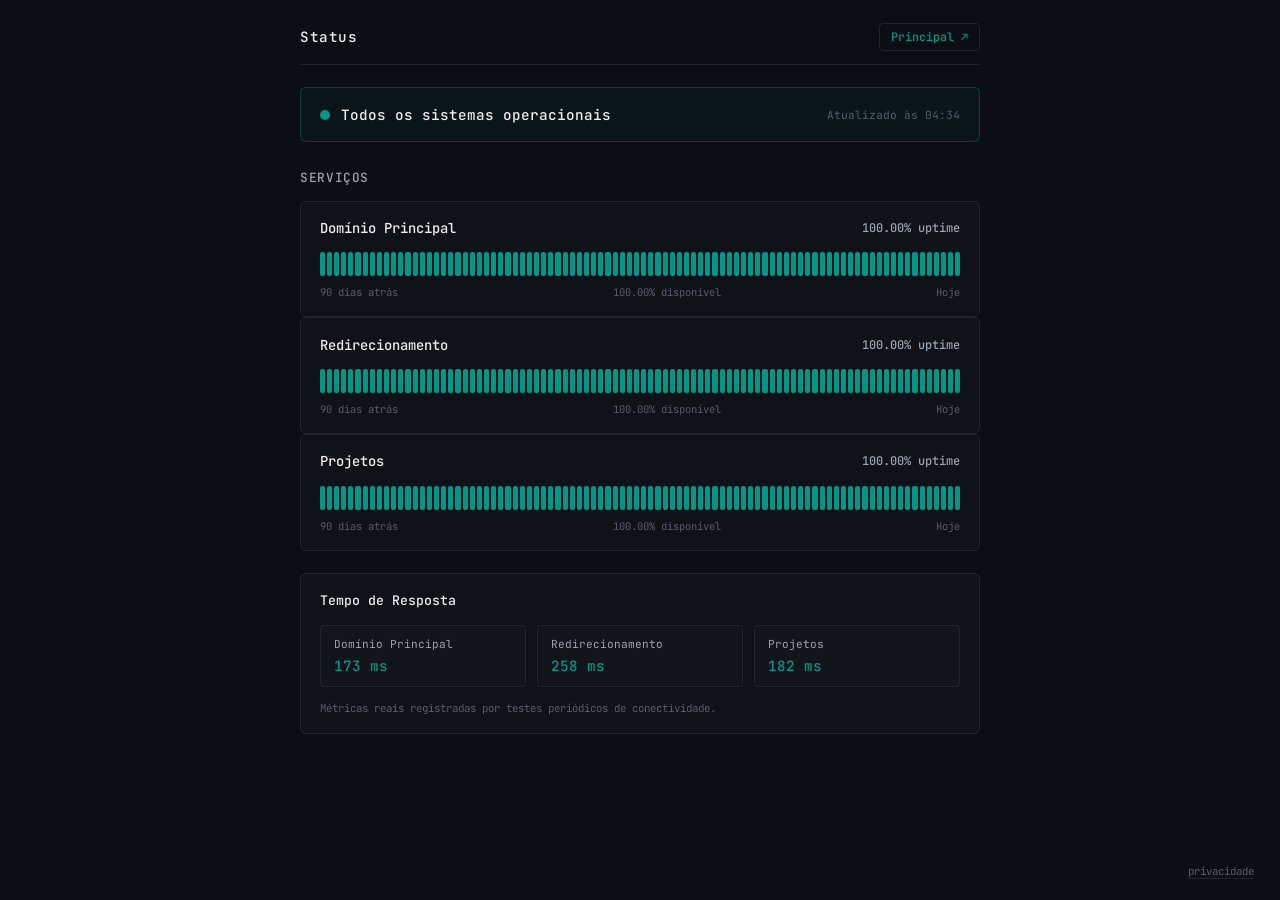
==== commit 52f680ff: "feat: clean status page layout, remove fake metrics, untrack reference repo, simplify nav and privac" ====
--- a/index.html
+++ b/index.html
@@ -6,31 +6,26 @@
   <meta name="viewport" content="width=device-width, initial-scale=1.0, viewport-fit=cover" />
   <meta name="robots" content="noindex, nofollow" />
 
-  <title>Roberto Mota | Status</title>
+  <title>Status</title>
 
   <!-- Favicon -->
   <link rel="icon" type="image/jpeg" href="assets/pfp.jpg" />
 
   <!-- Stylesheet -->
-  <link rel="stylesheet" href="style.css?v=2.0.0" />
+  <link rel="stylesheet" href="style.css?v=2.1.0" />
 </head>
 
 <body>
   <div class="site-wrapper status-wrapper">
     <main class="status-frame" role="main">
 
-      <!-- Navigation Bar -->
-      <nav class="top-nav" aria-label="Navegação Principal">
-        <a href="/" class="nav-brand">
-          <img src="assets/pfp.jpg" alt="Roberto Mota" class="nav-brand-pfp" />
-          <span>Roberto Mota | Status</span>
+      <!-- Navigation Header -->
+      <header class="top-nav" aria-label="Cabeçalho Principal">
+        <h1 class="nav-title">Status</h1>
+        <a href="https://rbto20.com" class="action-btn" id="btn-main-site" aria-label="Acessar página principal">
+          <span>Principal ↗</span>
         </a>
-        <div class="nav-links">
-          <a href="/" class="nav-item active">Status</a>
-          <a href="https://rbto20.com" target="_blank" rel="noopener noreferrer" class="nav-item">Principal ↗</a>
-          <a href="https://github.com/roberto-mota20" target="_blank" rel="noopener noreferrer" class="nav-item">GitHub ↗</a>
-        </div>
-      </nav>
+      </header>
 
       <!-- Global Status Banner -->
       <section class="status-hero" id="global-status-hero" aria-label="Status Geral">
@@ -41,7 +36,7 @@
         <span class="status-hero-time" id="last-updated-text">Atualizado há poucos segundos</span>
       </section>
 
-      <!-- Services List (GitHub Status Style with 90-Day Timeline Bars) -->
+      <!-- Services List (90-Day Timeline with Real Data) -->
       <section class="services-section" aria-label="Serviços Monitorados">
         <div class="section-header">
           <h2 class="section-title">Serviços</h2>
@@ -51,51 +46,32 @@
         </div>
       </section>
 
-      <!-- Latency & Response Time Graph -->
+      <!-- Response Time Metrics Section -->
       <section class="metrics-card" aria-label="Métricas de Tempo de Resposta">
         <div class="metrics-header">
-          <h2 class="metrics-title">Tempo de Resposta do Sistema</h2>
-          <div class="latency-tabs" role="tablist">
-            <button class="latency-tab active" data-period="24h" role="tab" aria-selected="true">24h</button>
-            <button class="latency-tab" data-period="7d" role="tab" aria-selected="false">7d</button>
-            <button class="latency-tab" data-period="30d" role="tab" aria-selected="false">30d</button>
-            <button class="latency-tab" data-period="90d" role="tab" aria-selected="false">90d</button>
-          </div>
+          <h2 class="metrics-title">Tempo de Resposta</h2>
         </div>
 
-        <div class="chart-container">
-          <svg class="chart-svg" id="latency-chart-svg" viewBox="0 0 600 150" preserveAspectRatio="none">
-            <!-- Dynamic SVG path rendered by app.js -->
-          </svg>
+        <div class="metrics-grid" id="metrics-summary-grid">
+          <!-- Rendered dynamically by app.js -->
         </div>
 
-        <div class="chart-summary-bar">
-          <span>Média: <strong class="chart-stat-value" id="avg-latency-val">-- ms</strong></span>
-          <span>Mín: <strong class="chart-stat-value" id="min-latency-val">-- ms</strong></span>
-          <span>Máx: <strong class="chart-stat-value" id="max-latency-val">-- ms</strong></span>
+        <p class="metrics-notice">Métricas reais registradas por testes periódicos de conectividade.</p>
+      </section>
+
+      <!-- Incident History Section (Shown only if incidents exist) -->
+      <section class="incidents-card" id="incidents-section" aria-label="Histórico de Incidentes">
+        <h2 class="metrics-title">Histórico de Incidentes</h2>
+        <div id="incidents-list">
+          <!-- Rendered dynamically if incidents exist -->
         </div>
       </section>
-
-      <!-- Incident History Section -->
-      <section class="incidents-card" aria-label="Histórico de Incidentes">
-        <h2 class="metrics-title">Histórico de Incidentes Recentes</h2>
-        <div id="incidents-list">
-          <!-- Rendered dynamically by app.js -->
-        </div>
-      </section>
-
-      <!-- Built with Tag -->
-      <footer class="built-with-tags">
-        <a href="https://github.com/roberto-mota20" target="_blank" rel="noopener noreferrer" class="tag-link" aria-label="Built with GitHub">
-          <img src="assets/tags/github.svg" alt="GitHub" class="tag-badge" />
-        </a>
-      </footer>
 
     </main>
 
     <!-- Corner Privacy Link -->
     <div class="corner-privacy">
-      <a href="privacidade.html" class="privacy-link" id="link-privacy">
+      <a href="./privacidade" class="privacy-link" id="link-privacy">
         privacidade
       </a>
     </div>
@@ -106,7 +82,7 @@
   <div class="custom-tooltip" id="app-tooltip" role="tooltip"></div>
 
   <!-- Application Script -->
-  <script src="app.js?v=2.0.0"></script>
+  <script src="app.js?v=2.1.0"></script>
 </body>
 
 </html>
--- a/style.css
+++ b/style.css
@@ -128,54 +128,48 @@
 }
 
 /* ==========================================================================
-   NAVIGATION BAR
+   TOP HEADER / NAVIGATION (Minimal: Title + Link to Main Site)
    ========================================================================== */
 .top-nav {
   display: flex;
   align-items: center;
   justify-content: space-between;
   width: 100%;
-  padding-bottom: 1rem;
+  padding-bottom: 0.85rem;
   border-bottom: 1px solid var(--border-color);
-  gap: 1rem;
-}
-
-.nav-brand {
-  display: flex;
-  align-items: center;
-  gap: 0.65rem;
+}
+
+.nav-title {
+  font-size: 0.95rem;
+  font-weight: 500;
+  color: var(--text-primary);
+  letter-spacing: 0.04em;
+  line-height: 1.2;
+}
+
+.action-btn {
+  display: inline-flex;
+  align-items: center;
+  justify-content: center;
+  padding: 0.35rem 0.75rem;
+  font-size: 0.78rem;
+  font-family: var(--font-mono);
+  font-weight: 500;
+  color: var(--ds-teal-500);
+  background: transparent;
+  border: 1px solid var(--border-color);
+  border-radius: 4px;
   text-decoration: none;
-  color: var(--text-primary);
-  font-size: 0.95rem;
-  font-weight: 500;
-  letter-spacing: 0.02em;
-}
-
-.nav-brand-pfp {
-  width: 24px;
-  height: 24px;
-  border-radius: 50%;
-  border: 1px solid var(--border-color);
-  object-fit: cover;
-}
-
-.nav-links {
-  display: flex;
-  align-items: center;
-  gap: 0.85rem;
-}
-
-.nav-item {
-  color: var(--text-secondary);
-  font-size: 0.82rem;
-  text-decoration: none;
-  font-weight: 400;
-  transition: color 0.15s ease;
-}
-
-.nav-item:hover,
-.nav-item.active {
-  color: var(--ds-teal-500);
+  cursor: pointer;
+  transition: border-color 0.15s ease, background 0.15s ease, color 0.15s ease;
+}
+
+.action-btn:hover,
+.action-btn:focus-visible {
+  border-color: var(--ds-teal-500);
+  background: var(--ds-teal-subtle);
+  color: #ffffff;
+  outline: none;
 }
 
 /* ==========================================================================
@@ -245,7 +239,7 @@
 }
 
 /* ==========================================================================
-   SERVICES & 90-DAY UPTIME BARS (GitHub Status Style)
+   SERVICES & 90-DAY UPTIME BARS (Clean GitHub Status Style)
    ========================================================================== */
 .services-section {
   display: flex;
@@ -292,50 +286,10 @@
   gap: 0.75rem;
 }
 
-.service-title-group {
-  display: flex;
-  align-items: center;
-  gap: 0.5rem;
-}
-
 .service-name {
   font-size: 0.92rem;
   font-weight: 500;
   color: var(--text-primary);
-}
-
-.status-pill {
-  display: inline-flex;
-  align-items: center;
-  gap: 0.35rem;
-  font-size: 0.72rem;
-  font-weight: 500;
-  padding: 0.18rem 0.55rem;
-  border-radius: 4px;
-}
-
-.status-pill.is-operational {
-  background: var(--status-up-subtle);
-  color: var(--ds-teal-500);
-  border: 1px solid var(--status-up-border);
-}
-
-.status-pill.is-degraded {
-  background: var(--status-degraded-subtle);
-  color: var(--status-degraded);
-  border: 1px solid var(--status-degraded-border);
-}
-
-.status-pill.is-down {
-  background: var(--status-down-subtle);
-  color: var(--status-down);
-  border: 1px solid var(--status-down-border);
-}
-
-.service-meta-right {
-  display: flex;
-  align-items: center;
-  gap: 0.75rem;
 }
 
 .service-uptime-pct {
@@ -357,7 +311,7 @@
   align-items: center;
   gap: 2px;
   width: 100%;
-  height: 30px;
+  height: 28px;
   padding: 2px 0;
 }
 
@@ -366,10 +320,8 @@
   min-width: 2px;
   height: 100%;
   border-radius: 2px;
-  background-color: var(--ds-teal-500);
   transition: opacity 0.15s ease, transform 0.15s ease;
   cursor: pointer;
-  position: relative;
 }
 
 .uptime-bar:hover {
@@ -390,8 +342,13 @@
 }
 
 .uptime-bar.is-empty {
-  background-color: var(--border-color);
+  background-color: #161b22;
   cursor: default;
+}
+
+.uptime-bar.is-empty:hover {
+  transform: none;
+  opacity: 1;
 }
 
 /* Timeline Legend */
@@ -404,7 +361,7 @@
 }
 
 /* ==========================================================================
-   RESPONSE TIME & METRICS GRAPH (GitHub Status Style)
+   METRICS & RESPONSE TIME
    ========================================================================== */
 .metrics-card {
   background: var(--card-bg);
@@ -413,14 +370,13 @@
   padding: 1.15rem 1.25rem;
   display: flex;
   flex-direction: column;
-  gap: 1rem;
+  gap: 0.85rem;
 }
 
 .metrics-header {
   display: flex;
   align-items: center;
   justify-content: space-between;
-  flex-wrap: wrap;
   gap: 0.75rem;
 }
 
@@ -430,101 +386,55 @@
   color: var(--text-primary);
 }
 
-.latency-tabs {
-  display: flex;
-  align-items: center;
-  gap: 0.35rem;
-}
-
-.latency-tab {
-  background: transparent;
+.metrics-grid {
+  display: grid;
+  grid-template-columns: repeat(auto-fit, minmax(180px, 1fr));
+  gap: 0.75rem;
+  margin-top: 0.25rem;
+}
+
+.metric-item {
+  background: rgba(255, 255, 255, 0.01);
   border: 1px solid var(--border-color);
   border-radius: 4px;
-  padding: 0.2rem 0.55rem;
-  font-family: var(--font-mono);
-  font-size: 0.72rem;
-  color: var(--text-secondary);
-  cursor: pointer;
-  transition: border-color 0.15s ease, color 0.15s ease, background 0.15s ease;
-}
-
-.latency-tab:hover {
-  border-color: var(--ds-teal-500);
-  color: var(--ds-teal-500);
-}
-
-.latency-tab.active {
-  border-color: var(--ds-teal-500);
-  background: var(--ds-teal-subtle);
-  color: #ffffff;
-}
-
-.chart-container {
-  width: 100%;
-  height: 180px;
-  position: relative;
-  display: flex;
-  flex-direction: column;
-  justify-content: flex-end;
-}
-
-.chart-svg {
-  width: 100%;
-  height: 100%;
-  overflow: visible;
-}
-
-.chart-grid-line {
-  stroke: var(--border-color);
-  stroke-dasharray: 3 3;
-  stroke-width: 1;
-}
-
-.chart-axis-text {
-  fill: var(--text-muted);
-  font-family: var(--font-mono);
-  font-size: 10px;
-}
-
-.chart-line {
-  fill: none;
-  stroke: var(--ds-teal-500);
-  stroke-width: 2;
-  stroke-linecap: round;
-  stroke-linejoin: round;
-}
-
-.chart-area {
-  fill: url(#tealGradient);
-  opacity: 0.25;
-}
-
-.chart-summary-bar {
-  display: flex;
-  align-items: center;
-  justify-content: space-between;
-  padding-top: 0.6rem;
-  border-top: 1px solid var(--border-color);
+  padding: 0.75rem 0.85rem;
+  display: flex;
+  flex-direction: column;
+  gap: 0.3rem;
+}
+
+.metric-label {
   font-size: 0.74rem;
   color: var(--text-secondary);
 }
 
-.chart-stat-value {
+.metric-value {
+  font-size: 0.95rem;
+  font-weight: 500;
   color: var(--ds-teal-500);
-  font-weight: 500;
-}
-
-/* ==========================================================================
-   INCIDENT HISTORY SECTION
+}
+
+.metrics-notice {
+  font-size: 0.72rem;
+  color: var(--text-muted);
+  line-height: 1.5;
+}
+
+/* ==========================================================================
+   INCIDENT HISTORY (Hidden when 0 incidents)
    ========================================================================== */
 .incidents-card {
+  display: none; /* hidden when empty */
   background: var(--card-bg);
   border: 1px solid var(--border-color);
   border-radius: 6px;
   padding: 1.15rem 1.25rem;
-  display: flex;
   flex-direction: column;
   gap: 1rem;
+}
+
+.incidents-card.has-incidents {
+  display: flex;
 }
 
 .incident-day {
@@ -544,12 +454,6 @@
   font-size: 0.82rem;
   font-weight: 500;
   color: var(--text-primary);
-}
-
-.incident-empty {
-  font-size: 0.76rem;
-  color: var(--text-muted);
-  line-height: 1.5;
 }
 
 /* ==========================================================================
@@ -663,30 +567,8 @@
 }
 
 /* ==========================================================================
-   BUILT WITH TAGS & CORNER PRIVACY
-   ========================================================================== */
-.built-with-tags {
-  display: flex;
-  align-items: center;
-  justify-content: center;
-  gap: 1.25rem;
-  margin-top: 2.25rem;
-  width: 100%;
-}
-
-.tag-link {
-  display: inline-block;
-  text-decoration: none;
-  line-height: 0;
-}
-
-.tag-badge {
-  width: 125px;
-  height: auto;
-  border-radius: 4px;
-  display: block;
-}
-
+   CORNER PRIVACY LINK
+   ========================================================================== */
 .corner-privacy {
   position: fixed;
   bottom: max(1.5rem, env(safe-area-inset-bottom, 1.5rem));
@@ -732,30 +614,13 @@
     align-items: flex-start;
     gap: 0.5rem;
   }
-  
-  .service-header {
-    flex-direction: column;
-    align-items: flex-start;
-    gap: 0.4rem;
-  }
-
-  .service-meta-right {
-    width: 100%;
-    justify-content: space-between;
-  }
 
   .uptime-bars {
     gap: 1.5px;
     height: 24px;
   }
 
-  .chart-container {
-    height: 150px;
+  .metrics-grid {
+    grid-template-columns: 1fr;
   }
-
-  .top-nav {
-    flex-direction: column;
-    align-items: flex-start;
-    gap: 0.75rem;
-  }
-}
+}
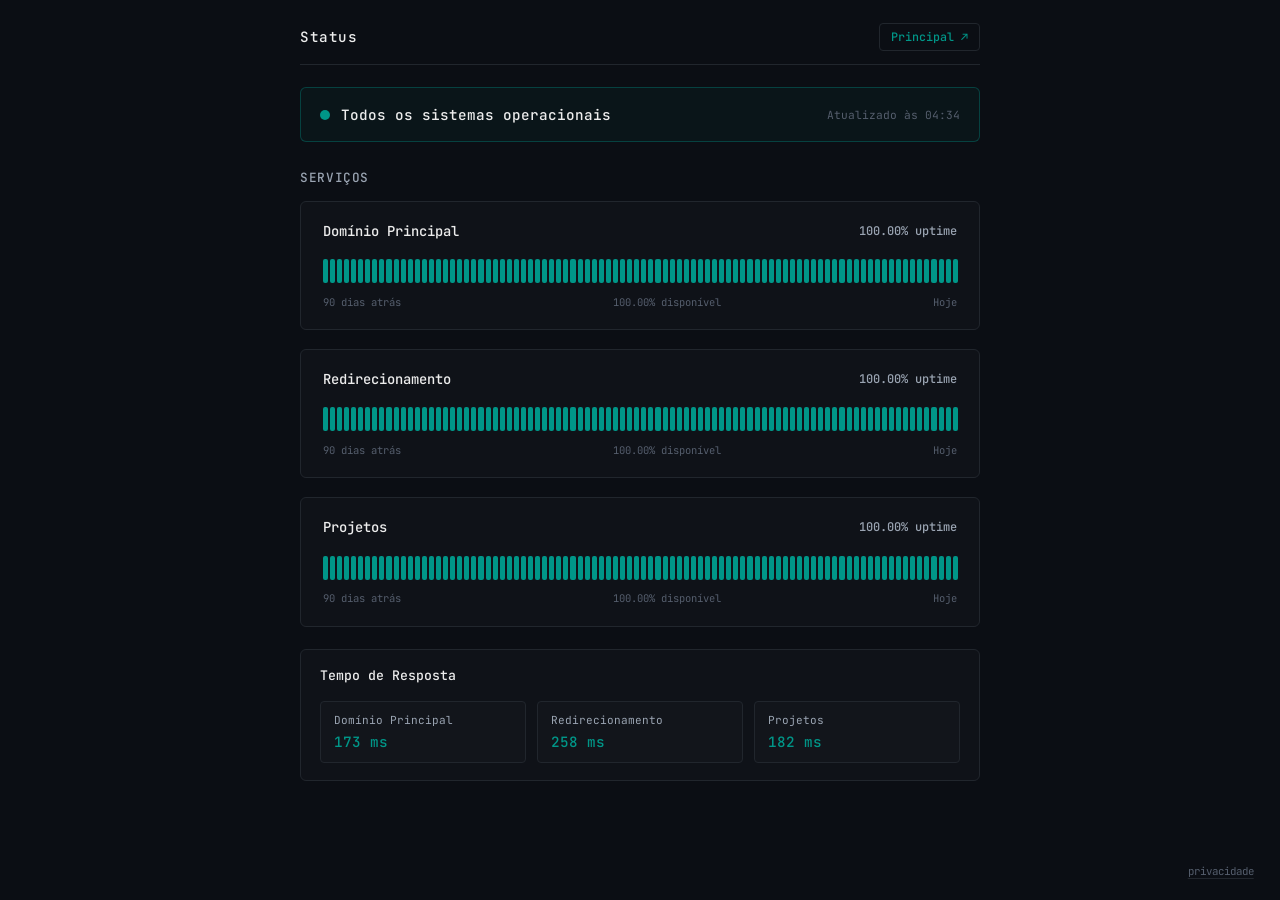
==== commit 54c78c50: "style: add spacing between service cards and remove metrics notice paragraph" ====
--- a/index.html
+++ b/index.html
@@ -55,8 +55,6 @@
         <div class="metrics-grid" id="metrics-summary-grid">
           <!-- Rendered dynamically by app.js -->
         </div>
-
-        <p class="metrics-notice">Métricas reais registradas por testes periódicos de conectividade.</p>
       </section>
 
       <!-- Incident History Section (Shown only if incidents exist) -->
--- a/style.css
+++ b/style.css
@@ -248,6 +248,13 @@
   width: 100%;
 }
 
+#services-list {
+  display: flex;
+  flex-direction: column;
+  gap: 1.25rem;
+  width: 100%;
+}
+
 .section-header {
   display: flex;
   align-items: center;
@@ -267,10 +274,10 @@
   background: var(--card-bg);
   border: 1px solid var(--border-color);
   border-radius: 6px;
-  padding: 1.15rem 1.25rem;
-  display: flex;
-  flex-direction: column;
-  gap: 0.9rem;
+  padding: 1.35rem 1.45rem;
+  display: flex;
+  flex-direction: column;
+  gap: 1.15rem;
   transition: border-color 0.15s ease, background 0.15s ease;
 }
 
@@ -302,7 +309,7 @@
 .uptime-timeline {
   display: flex;
   flex-direction: column;
-  gap: 0.45rem;
+  gap: 0.65rem;
   width: 100%;
 }
 
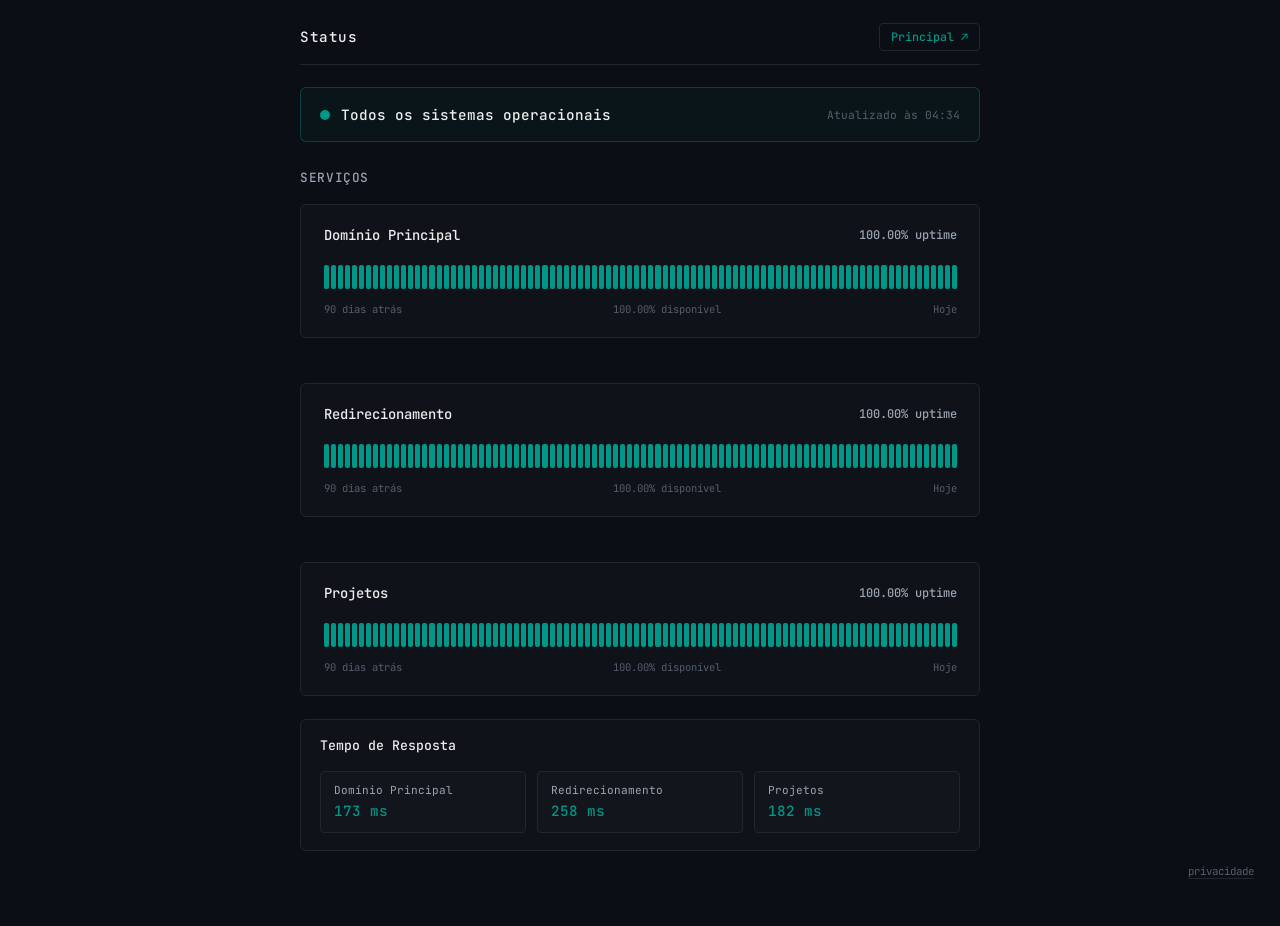
==== commit 3ec180b0: "style: remove card hover effects and ensure bulletproof card spacing" ====
--- a/index.html
+++ b/index.html
@@ -12,7 +12,7 @@
   <link rel="icon" type="image/jpeg" href="assets/pfp.jpg" />
 
   <!-- Stylesheet -->
-  <link rel="stylesheet" href="style.css?v=2.1.0" />
+  <link rel="stylesheet" href="style.css?v=2.2.0" />
 </head>
 
 <body>
--- a/style.css
+++ b/style.css
@@ -244,14 +244,14 @@
 .services-section {
   display: flex;
   flex-direction: column;
-  gap: 1rem;
+  gap: 1.25rem;
   width: 100%;
 }
 
 #services-list {
   display: flex;
   flex-direction: column;
-  gap: 1.25rem;
+  gap: 1.5rem;
   width: 100%;
 }
 
@@ -274,16 +274,15 @@
   background: var(--card-bg);
   border: 1px solid var(--border-color);
   border-radius: 6px;
-  padding: 1.35rem 1.45rem;
-  display: flex;
-  flex-direction: column;
-  gap: 1.15rem;
-  transition: border-color 0.15s ease, background 0.15s ease;
-}
-
-.service-card:hover {
-  border-color: var(--border-hover);
-  background: var(--card-bg-hover);
+  padding: 1.4rem 1.5rem;
+  display: flex;
+  flex-direction: column;
+  gap: 1.25rem;
+  margin-bottom: 1.5rem;
+}
+
+.service-card:last-child {
+  margin-bottom: 0;
 }
 
 .service-header {
@@ -309,7 +308,7 @@
 .uptime-timeline {
   display: flex;
   flex-direction: column;
-  gap: 0.65rem;
+  gap: 0.75rem;
   width: 100%;
 }
 
@@ -327,13 +326,7 @@
   min-width: 2px;
   height: 100%;
   border-radius: 2px;
-  transition: opacity 0.15s ease, transform 0.15s ease;
   cursor: pointer;
-}
-
-.uptime-bar:hover {
-  opacity: 0.85;
-  transform: scaleY(1.1);
 }
 
 .uptime-bar.is-operational {
@@ -351,11 +344,6 @@
 .uptime-bar.is-empty {
   background-color: #161b22;
   cursor: default;
-}
-
-.uptime-bar.is-empty:hover {
-  transform: none;
-  opacity: 1;
 }
 
 /* Timeline Legend */
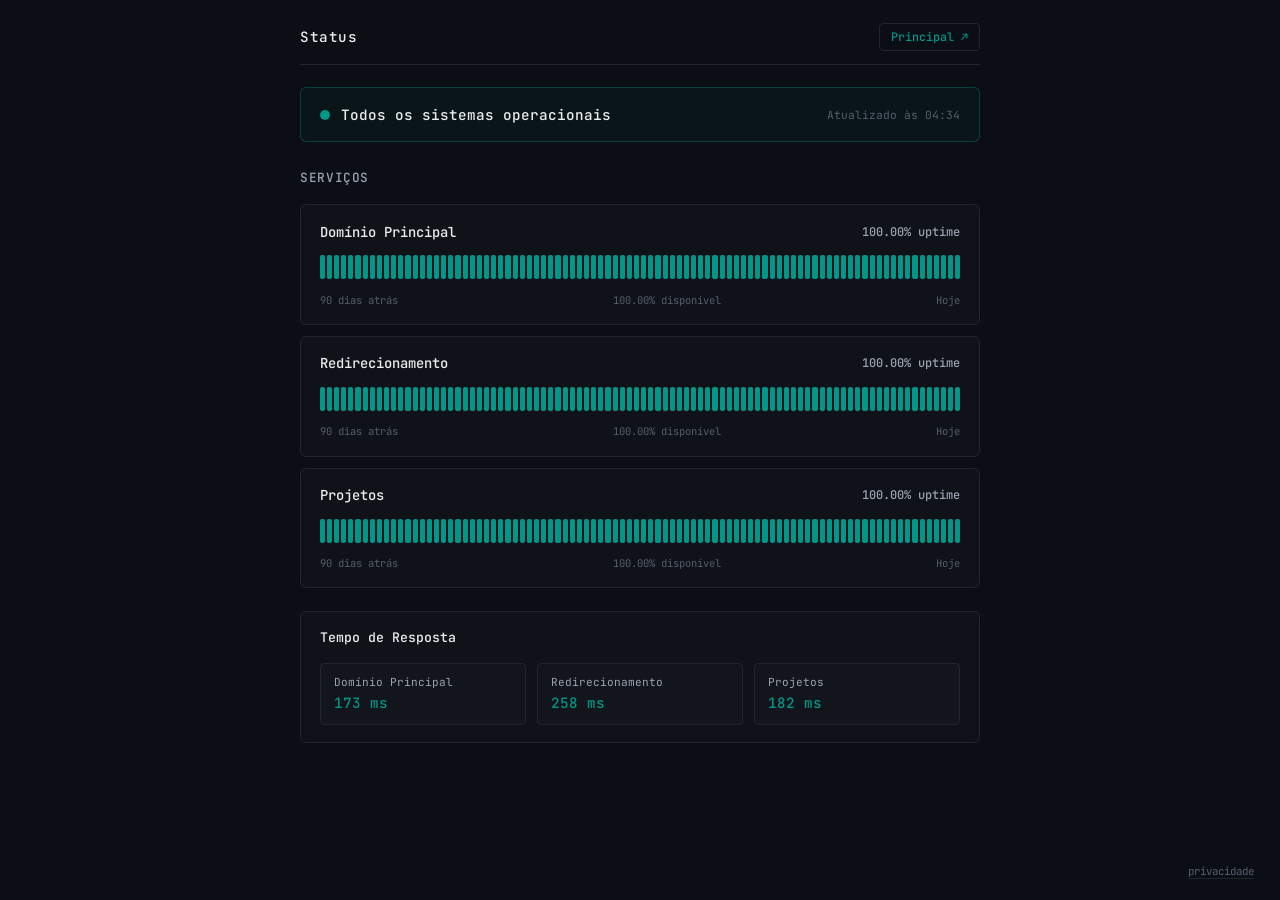
==== commit 8495f4b0: "style: balance card spacing with clean 0.75rem gap" ====
--- a/index.html
+++ b/index.html
@@ -12,7 +12,7 @@
   <link rel="icon" type="image/jpeg" href="assets/pfp.jpg" />
 
   <!-- Stylesheet -->
-  <link rel="stylesheet" href="style.css?v=2.2.0" />
+  <link rel="stylesheet" href="style.css?v=2.3.0" />
 </head>
 
 <body>
--- a/style.css
+++ b/style.css
@@ -251,7 +251,7 @@
 #services-list {
   display: flex;
   flex-direction: column;
-  gap: 1.5rem;
+  gap: 0.75rem;
   width: 100%;
 }
 
@@ -274,15 +274,10 @@
   background: var(--card-bg);
   border: 1px solid var(--border-color);
   border-radius: 6px;
-  padding: 1.4rem 1.5rem;
-  display: flex;
-  flex-direction: column;
-  gap: 1.25rem;
-  margin-bottom: 1.5rem;
-}
-
-.service-card:last-child {
-  margin-bottom: 0;
+  padding: 1.15rem 1.25rem;
+  display: flex;
+  flex-direction: column;
+  gap: 0.85rem;
 }
 
 .service-header {
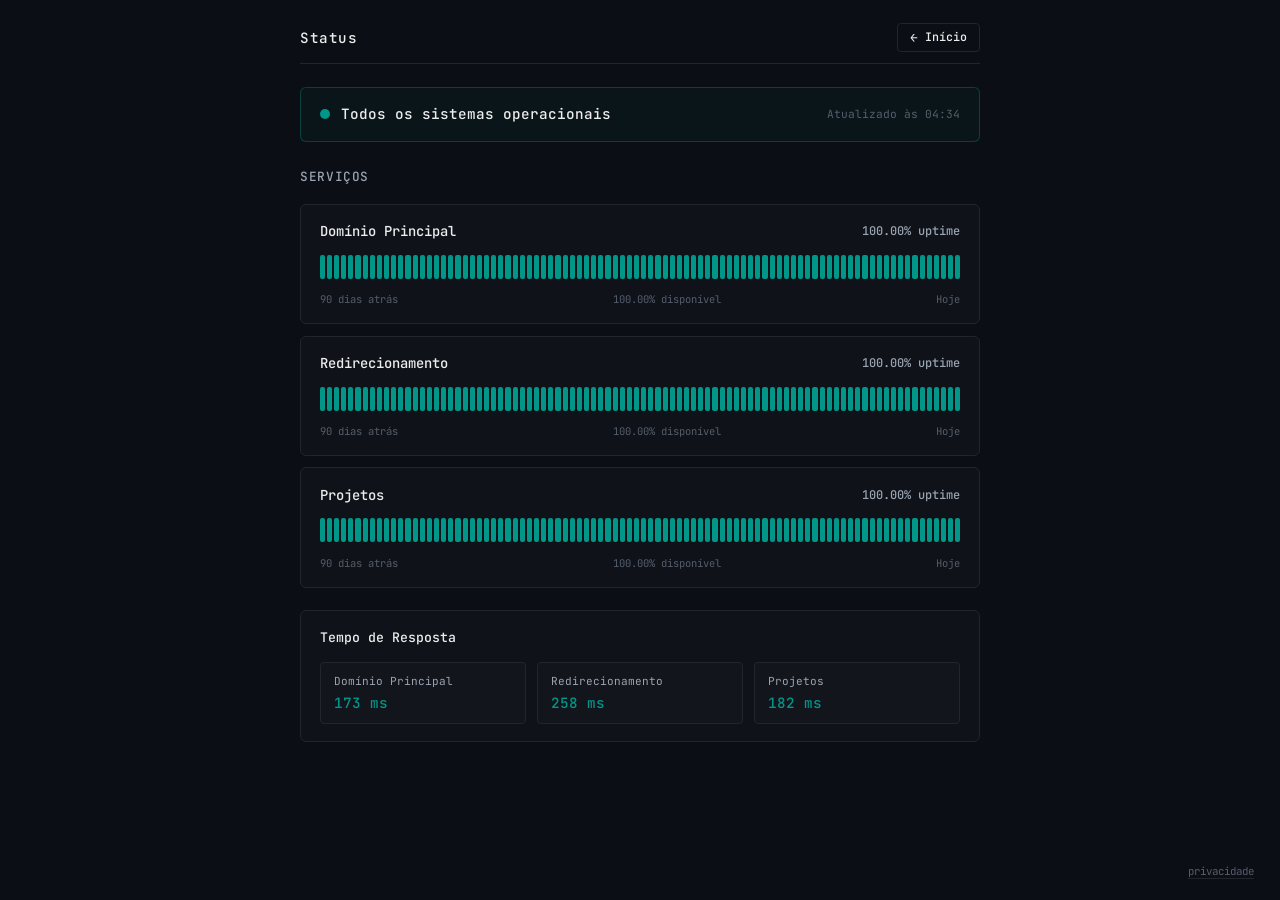
==== commit 3798064d: "feat: add custom SVG favicon and update header button to match publicações tab" ====
--- a/index.html
+++ b/index.html
@@ -9,22 +9,25 @@
   <title>Status</title>
 
   <!-- Favicon -->
-  <link rel="icon" type="image/jpeg" href="assets/pfp.jpg" />
+  <link rel="icon" type="image/svg+xml" href="assets/favicon.svg" />
 
   <!-- Stylesheet -->
-  <link rel="stylesheet" href="style.css?v=2.3.0" />
+  <link rel="stylesheet" href="style.css?v=2.4.0" />
 </head>
 
 <body>
   <div class="site-wrapper status-wrapper">
     <main class="status-frame" role="main">
 
-      <!-- Navigation Header -->
-      <header class="top-nav" aria-label="Cabeçalho Principal">
-        <h1 class="nav-title">Status</h1>
-        <a href="https://rbto20.com" class="action-btn" id="btn-main-site" aria-label="Acessar página principal">
-          <span>Principal ↗</span>
-        </a>
+      <!-- Navigation Header (Same as Publicações tab) -->
+      <header class="privacy-header" aria-label="Cabeçalho Principal">
+        <h1 class="header-name">Status</h1>
+        <div class="publ-nav-actions">
+          <a href="https://rbto20.com" class="btn-exit" id="btn-home-back" aria-label="Voltar para a página inicial">
+            <span class="btn-exit-icon">←</span>
+            <span>Início</span>
+          </a>
+        </div>
       </header>
 
       <!-- Global Status Banner -->
--- a/style.css
+++ b/style.css
@@ -481,6 +481,13 @@
   gap: 1rem;
   padding-bottom: 0.75rem;
   border-bottom: 1px solid var(--border-color);
+}
+
+.publ-nav-actions {
+  display: flex;
+  align-items: center;
+  gap: 0.5rem;
+  flex-shrink: 0;
 }
 
 .header-name {
